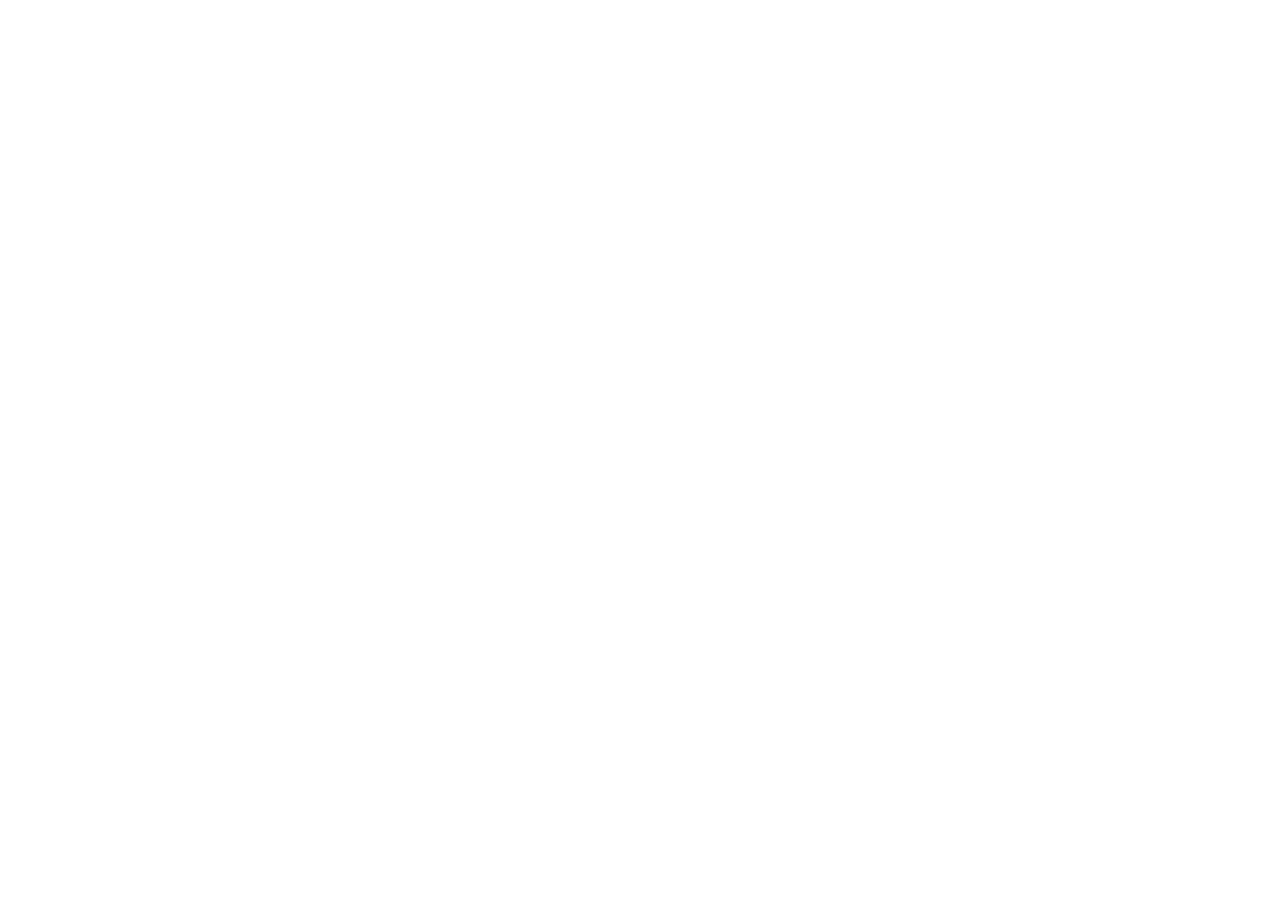
==== DrumKit/index.html @ b932f1af "1400-08-23 08:57 AM ----- DrumKit ----- initialize files" ====
<!DOCTYPE html>
<html lang="en">

    <head>
        <meta charset="UTF-8" />
        <meta http-equiv="X-UA-Compatible" content="IE=edge" />
        <meta name="viewport" content="width=device-width, initial-scale=1.0" />
        <title>DrumKit</title>
        <link rel="stylesheet" href="style.css">
    </head>

    <body>

    </body>

    <script src="js.js"></script>

</html>
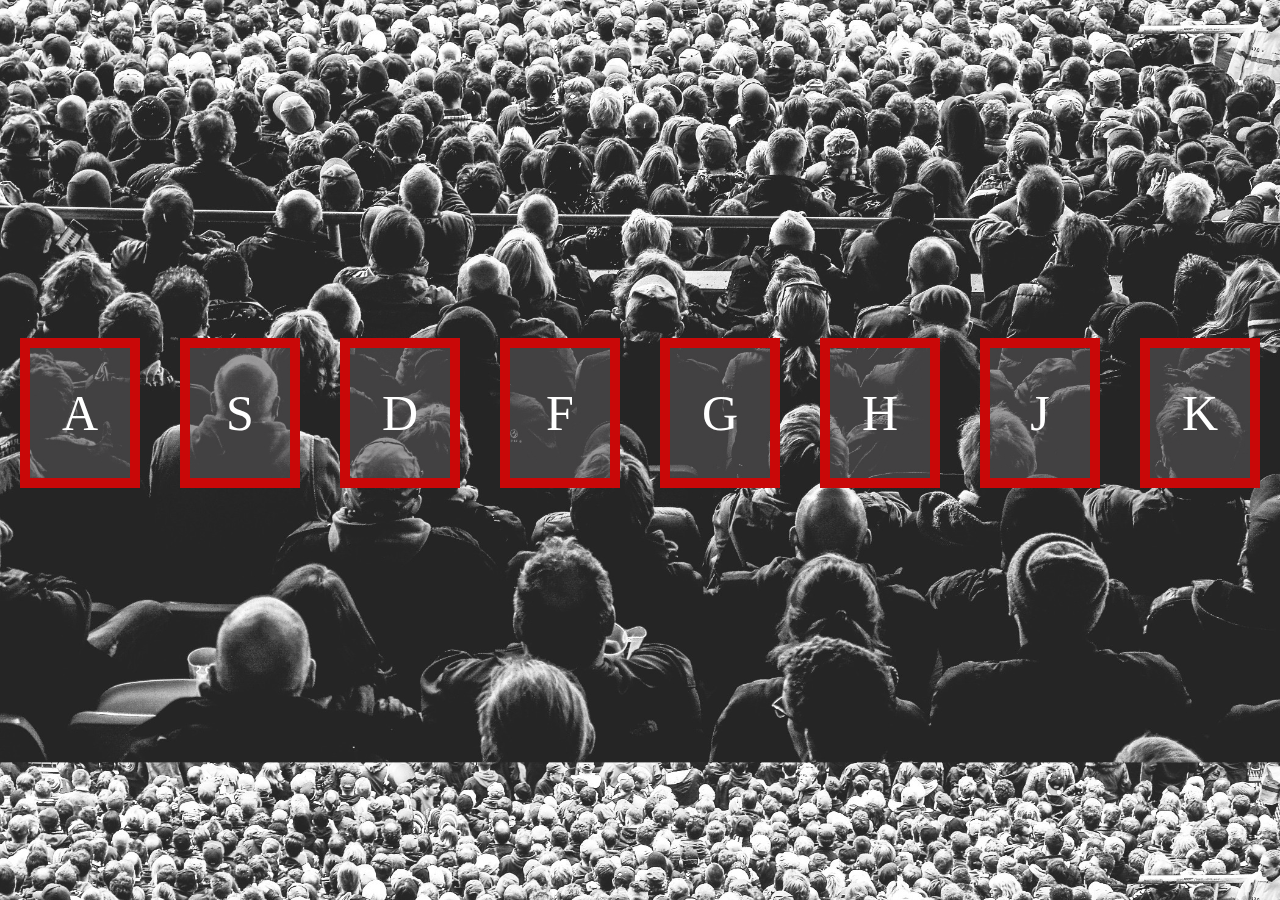
==== commit 1c4fc7b7: "1400-08-23 09:39 AM ----- DrumKit ----- add eventlistiner for lighting" ====
--- a/DrumKit/index.html
+++ b/DrumKit/index.html
@@ -10,7 +10,14 @@
     </head>
 
     <body>
-
+        <div class="boxDiv Akey">A</div>
+        <div class="boxDiv Skey">S</div>
+        <div class="boxDiv Dkey">D</div>
+        <div class="boxDiv Fkey">F</div>
+        <div class="boxDiv Gkey">G</div>
+        <div class="boxDiv Hkey">H</div>
+        <div class="boxDiv Jkey">J</div>
+        <div class="boxDiv Kkey">K</div>
     </body>
 
     <script src="js.js"></script>
--- a/DrumKit/style.css
+++ b/DrumKit/style.css
@@ -0,0 +1,39 @@
+*{
+    margin: 0;
+    padding: 0;
+}
+html{
+    box-sizing: content-box;
+    /* font-size: 16; */
+}
+
+body{
+    box-sizing: inherit;
+    background-image: url('./background.jpg');
+    background-position: center;
+    /* background-repeat: no-repeat; */
+    background-size: cover;
+    height: 75vh;
+    display: flex;
+    justify-content: center;
+    align-items: center;
+    /* align-content: center; */
+}
+
+.boxDiv{
+    background-color: rgba(88, 87, 88, 0.568);
+    width: 150px;
+    height: 150px;
+    border: 10px solid rgb(201, 8, 8);
+    transform: translate(0%,50%);
+    margin: 20px;
+    display: flex;
+    justify-content: center;
+    align-items: center;
+    color: #fff;
+    font-size: 50px;
+    box-sizing: border-box;
+}
+.keyLight{
+    border: 10px solid rgb(255, 203, 91);
+}